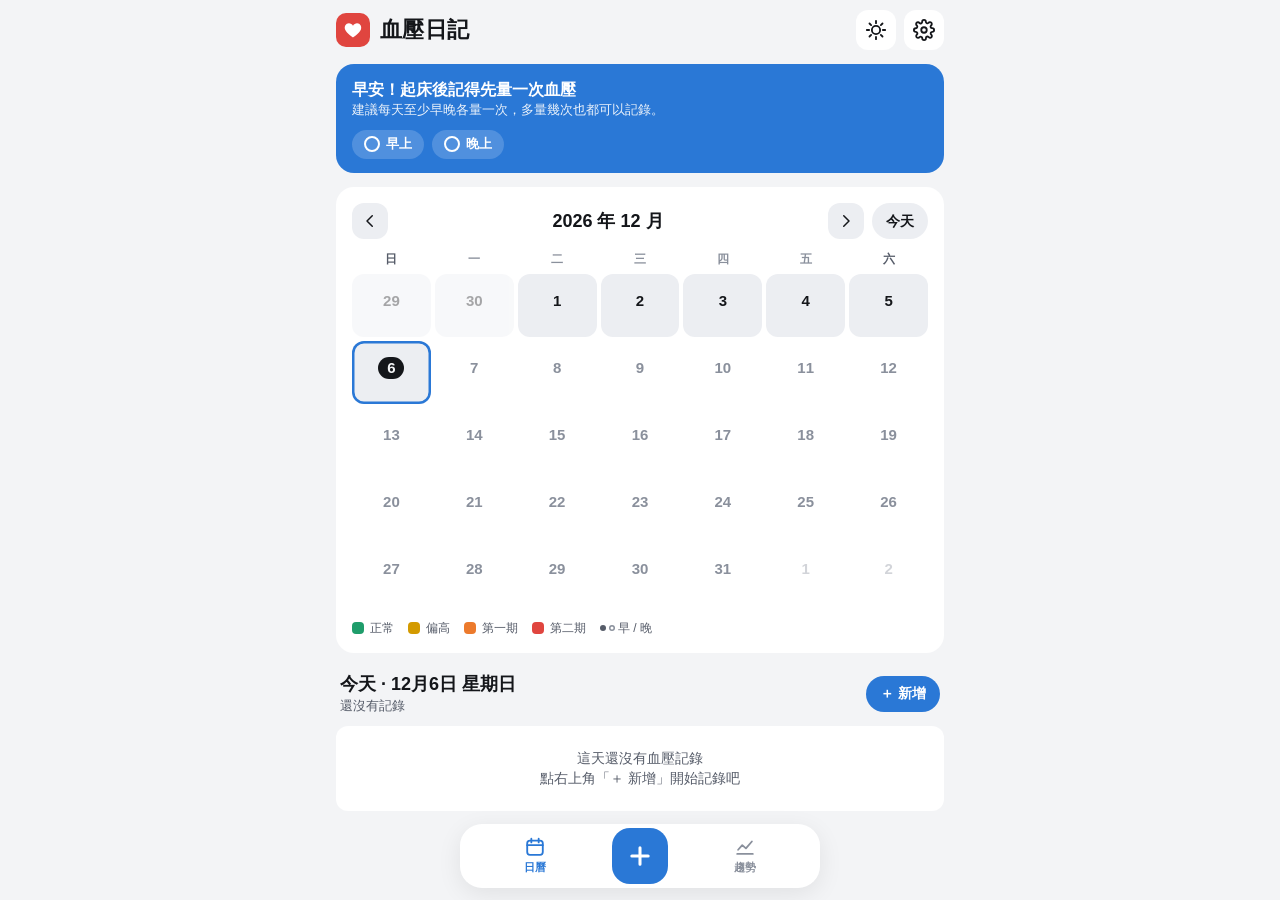
==== index.html @ 45761cca "Add blood pressure diary web app for GitHub Pages - Calendar view with daily level colors and mornin" ====
<!doctype html>
<html lang="zh-Hant-TW">
<head>
  <meta charset="utf-8">
  <meta name="viewport" content="width=device-width, initial-scale=1, viewport-fit=cover">
  <title>血壓日記</title>
  <meta name="description" content="每天記錄早晚血壓的行事曆，快速查看血壓趨勢。">
  <meta name="theme-color" content="#f3f4f6">
  <link rel="manifest" href="manifest.webmanifest">
  <link rel="icon" href="icons/icon.svg" type="image/svg+xml">
  <link rel="apple-touch-icon" href="icons/apple-touch-icon.png">
  <meta name="apple-mobile-web-app-capable" content="yes">
  <meta name="mobile-web-app-capable" content="yes">
  <meta name="apple-mobile-web-app-status-bar-style" content="default">
  <meta name="apple-mobile-web-app-title" content="血壓日記">
  <script>
    // 盡早套用主題，避免畫面閃爍
    try {
      var t = localStorage.getItem('bp-theme');
      if (t === 'light' || t === 'dark') document.documentElement.setAttribute('data-theme', t);
    } catch (e) {}
  </script>
  <link rel="stylesheet" href="css/style.css">
</head>
<body>
  <header class="topbar">
    <div class="brand">
      <span class="brand-mark" aria-hidden="true">
        <svg viewBox="0 0 24 24"><path d="M12 21s-7.5-4.6-9.5-9.6C1.1 7.8 3.4 4 7.1 4c2 0 3.6 1.1 4.9 2.8C13.3 5.1 14.9 4 16.9 4c3.7 0 6 3.8 4.6 7.4C19.5 16.4 12 21 12 21z"/></svg>
      </span>
      <h1 id="pageTitle">血壓日記</h1>
    </div>
    <div class="topbar-actions">
      <button class="icon-btn" id="themeBtn" type="button" aria-label="切換深淺色">
        <svg class="i-sun" viewBox="0 0 24 24"><circle cx="12" cy="12" r="4.5"/><path d="M12 2v2.5M12 19.5V22M2 12h2.5M19.5 12H22M4.9 4.9l1.8 1.8M17.3 17.3l1.8 1.8M4.9 19.1l1.8-1.8M17.3 6.7l1.8-1.8"/></svg>
        <svg class="i-moon" viewBox="0 0 24 24"><path d="M20.5 14.5A8.5 8.5 0 0 1 9.5 3.5a8.5 8.5 0 1 0 11 11z"/></svg>
      </button>
      <button class="icon-btn" id="settingsBtn" type="button" aria-label="設定">
        <svg viewBox="0 0 24 24"><circle cx="12" cy="12" r="3"/><path d="M19.4 15a1.7 1.7 0 0 0 .3 1.8l.1.1a2 2 0 1 1-2.8 2.8l-.1-.1a1.7 1.7 0 0 0-1.8-.3 1.7 1.7 0 0 0-1 1.5V21a2 2 0 1 1-4 0v-.1a1.7 1.7 0 0 0-1.1-1.5 1.7 1.7 0 0 0-1.8.3l-.1.1a2 2 0 1 1-2.8-2.8l.1-.1a1.7 1.7 0 0 0 .3-1.8 1.7 1.7 0 0 0-1.5-1H3a2 2 0 1 1 0-4h.1a1.7 1.7 0 0 0 1.5-1.1 1.7 1.7 0 0 0-.3-1.8l-.1-.1a2 2 0 1 1 2.8-2.8l.1.1a1.7 1.7 0 0 0 1.8.3H9a1.7 1.7 0 0 0 1-1.5V3a2 2 0 1 1 4 0v.1a1.7 1.7 0 0 0 1 1.5 1.7 1.7 0 0 0 1.8-.3l.1-.1a2 2 0 1 1 2.8 2.8l-.1.1a1.7 1.7 0 0 0-.3 1.8V9a1.7 1.7 0 0 0 1.5 1H21a2 2 0 1 1 0 4h-.1a1.7 1.7 0 0 0-1.5 1z"/></svg>
      </button>
    </div>
  </header>

  <main id="main">
    <!-- ============ 日曆 ============ -->
    <section class="view active" id="view-calendar" aria-label="日曆">
      <div class="reminder" id="reminder"></div>

      <div class="card cal-card">
        <div class="cal-head">
          <button class="icon-btn sm" id="calPrev" type="button" aria-label="上個月">
            <svg viewBox="0 0 24 24"><path d="M15 5l-7 7 7 7"/></svg>
          </button>
          <h2 id="calTitle"></h2>
          <button class="icon-btn sm" id="calNext" type="button" aria-label="下個月">
            <svg viewBox="0 0 24 24"><path d="M9 5l7 7-7 7"/></svg>
          </button>
          <button class="pill-btn" id="calToday" type="button">今天</button>
        </div>
        <div class="cal-week" aria-hidden="true">
          <span>日</span><span>一</span><span>二</span><span>三</span><span>四</span><span>五</span><span>六</span>
        </div>
        <div class="cal-grid" id="calGrid" role="grid"></div>
        <div class="cal-legend" aria-label="圖例">
          <span><i class="sw lv0"></i>正常</span>
          <span><i class="sw lv1"></i>偏高</span>
          <span><i class="sw lv2"></i>第一期</span>
          <span><i class="sw lv3"></i>第二期</span>
          <span class="legend-dots"><i class="dot on"></i><i class="dot"></i>早 / 晚</span>
        </div>
      </div>

      <div class="day-panel">
        <div class="day-head">
          <div>
            <h3 id="dayTitle"></h3>
            <p class="muted" id="daySummary"></p>
          </div>
          <button class="pill-btn accent" id="dayAdd" type="button">＋ 新增</button>
        </div>
        <ul class="record-list" id="dayList"></ul>
      </div>
    </section>

    <!-- ============ 趨勢 ============ -->
    <section class="view" id="view-trend" aria-label="趨勢圖">
      <div class="filters">
        <div class="filter-row">
          <span class="filter-label">期間</span>
          <div class="segmented" id="rangeSeg" role="radiogroup" aria-label="期間">
            <button type="button" data-v="7">7 天</button>
            <button type="button" data-v="30">30 天</button>
            <button type="button" data-v="90">90 天</button>
            <button type="button" data-v="all">全部</button>
          </div>
        </div>
        <div class="filter-row">
          <span class="filter-label">Y 軸</span>
          <div class="chips" id="metricChips" role="radiogroup" aria-label="Y 軸數值"></div>
        </div>
        <div class="filter-row">
          <span class="filter-label">每日取值</span>
          <div class="chips" id="aggChips" role="radiogroup" aria-label="每日取值方式"></div>
        </div>
      </div>

      <div class="stats" id="stats"></div>

      <div class="card chart-card">
        <div class="chart-title">
          <div>
            <h2 id="chartTitle"></h2>
            <p class="muted" id="chartSub"></p>
          </div>
          <div class="legend" id="chartLegend"></div>
        </div>
        <div class="chart" id="chart"></div>
        <p class="chart-note muted" id="chartNote"></p>
      </div>

      <details class="card table-card">
        <summary>查看數據表</summary>
        <div class="table-wrap" id="tableWrap"></div>
      </details>
    </section>

    <!-- ============ 設定 ============ -->
    <section class="view" id="view-settings" aria-label="設定">
      <div class="card settings-card">
        <h2>外觀</h2>
        <div class="segmented wide" id="themeSeg" role="radiogroup" aria-label="主題">
          <button type="button" data-v="light">淺色</button>
          <button type="button" data-v="dark">深色</button>
          <button type="button" data-v="system">跟隨系統</button>
        </div>
      </div>

      <div class="card settings-card">
        <h2>資料</h2>
        <p class="muted">所有記錄只儲存在這台裝置的瀏覽器中，不會上傳。建議定期匯出備份。</p>
        <div class="btn-list">
          <button class="list-btn" id="exportCsv" type="button">匯出 CSV（可用 Excel 開啟）</button>
          <button class="list-btn" id="exportJson" type="button">匯出備份檔（JSON）</button>
          <label class="list-btn" for="importFile">匯入備份檔
            <input type="file" id="importFile" accept="application/json,.json" hidden>
          </label>
          <button class="list-btn" id="loadDemo" type="button">載入示範資料</button>
          <button class="list-btn danger" id="clearAll" type="button">清除所有記錄</button>
        </div>
        <p class="muted small" id="dataCount"></p>
      </div>

      <div class="card settings-card">
        <h2>量血壓小提醒</h2>
        <ul class="tips">
          <li><b>722 原則：</b>連續 <b>7</b> 天、每天早晚 <b>2</b> 次、每次量 <b>2</b> 遍。</li>
          <li><b>早上：</b>起床後 1 小時內、上完廁所、吃早餐與服藥前。</li>
          <li><b>晚上：</b>睡前 1 小時內。</li>
          <li>量之前先坐著休息 5 分鐘，手臂與心臟同高，量測時不說話。</li>
        </ul>
      </div>

      <div class="card settings-card">
        <h2>血壓分級參考（居家血壓，mmHg）</h2>
        <table class="grade-table">
          <thead><tr><th>分級</th><th>收縮壓</th><th></th><th>舒張壓</th></tr></thead>
          <tbody>
            <tr><td><span class="tag lv0">正常</span></td><td>&lt; 120</td><td>且</td><td>&lt; 80</td></tr>
            <tr><td><span class="tag lv1">偏高</span></td><td>120–129</td><td>且</td><td>&lt; 80</td></tr>
            <tr><td><span class="tag lv2">高血壓第一期</span></td><td>130–139</td><td>或</td><td>80–89</td></tr>
            <tr><td><span class="tag lv3">高血壓第二期</span></td><td>≥ 140</td><td>或</td><td>≥ 90</td></tr>
          </tbody>
        </table>
        <p class="muted small">分級參考 2022 台灣高血壓治療指引，居家血壓控制目標為 &lt; 130/80 mmHg。本 App 僅供記錄參考，不能取代醫師診斷，如有疑慮請諮詢醫師。</p>
      </div>
    </section>
  </main>

  <!-- ============ 底部導覽 ============ -->
  <nav class="tabbar" aria-label="主要導覽">
    <button class="tab active" type="button" data-view="calendar">
      <svg viewBox="0 0 24 24"><rect x="3.5" y="5" width="17" height="15.5" rx="3"/><path d="M3.5 10h17M8 3v4M16 3v4"/></svg>
      <span>日曆</span>
    </button>
    <button class="tab-add" type="button" id="addBtn" aria-label="新增血壓記錄">
      <svg viewBox="0 0 24 24"><path d="M12 5v14M5 12h14"/></svg>
    </button>
    <button class="tab" type="button" data-view="trend">
      <svg viewBox="0 0 24 24"><path d="M3.5 19.5h17"/><path d="M4.5 15l4.5-5 4 3.5 6.5-7.5"/></svg>
      <span>趨勢</span>
    </button>
  </nav>

  <!-- ============ 新增 / 編輯 ============ -->
  <div class="backdrop" id="backdrop" hidden></div>
  <section class="sheet" id="sheet" role="dialog" aria-modal="true" aria-labelledby="sheetTitle" hidden>
    <div class="sheet-grip" aria-hidden="true"></div>
    <div class="sheet-head">
      <button class="text-btn" id="sheetCancel" type="button">取消</button>
      <h2 id="sheetTitle">新增記錄</h2>
      <button class="text-btn strong" id="sheetSave" type="button">儲存</button>
    </div>
    <div class="sheet-body">
      <p class="slogan" id="slogan"></p>

      <div class="field-row">
        <label for="fDate">日期</label>
        <input type="date" id="fDate" class="date-input">
      </div>

      <div class="wheel-picker" id="wheelPicker">
        <div class="wheel-band" aria-hidden="true"></div>
        <div class="wheel period" id="wPeriod" tabindex="0" role="spinbutton" aria-label="上午或下午"></div>
        <div class="wheel" id="wHour" tabindex="0" role="spinbutton" aria-label="時"></div>
        <div class="wheel-colon" aria-hidden="true">:</div>
        <div class="wheel" id="wMinute" tabindex="0" role="spinbutton" aria-label="分"></div>
      </div>
      <div class="quick-times">
        <button type="button" class="chip" data-quick="now">現在</button>
        <button type="button" class="chip" data-quick="07:00">早上 7:00</button>
        <button type="button" class="chip" data-quick="21:00">晚上 9:00</button>
      </div>

      <div class="num-grid">
        <label class="num-block sys">
          <span class="num-name">收縮壓<small>（高壓）</small></span>
          <input id="fSys" type="text" inputmode="numeric" pattern="[0-9]*" maxlength="3" placeholder="120" enterkeyhint="next" autocomplete="off">
          <span class="num-unit">SYS · mmHg</span>
        </label>
        <label class="num-block dia">
          <span class="num-name">舒張壓<small>（低壓）</small></span>
          <input id="fDia" type="text" inputmode="numeric" pattern="[0-9]*" maxlength="3" placeholder="80" enterkeyhint="next" autocomplete="off">
          <span class="num-unit">DIA · mmHg</span>
        </label>
        <label class="num-block pulse">
          <span class="num-name">脈搏</span>
          <input id="fPulse" type="text" inputmode="numeric" pattern="[0-9]*" maxlength="3" placeholder="72" enterkeyhint="done" autocomplete="off">
          <span class="num-unit">PULSE · bpm</span>
        </label>
      </div>
      <p class="form-hint" id="formHint" aria-live="polite"></p>

      <div class="field-row">
        <label for="fNote">備註</label>
        <input type="text" id="fNote" class="text-input" placeholder="選填，例如：服藥後、運動後" maxlength="60">
      </div>

      <button class="primary-btn" id="sheetSave2" type="button">儲存記錄</button>
      <button class="danger-btn" id="sheetDelete" type="button" hidden>刪除這筆記錄</button>
    </div>
  </section>

  <div class="toast" id="toast" role="status" aria-live="polite"></div>

  <script type="module" src="js/app.js"></script>
</body>
</html>
---- css/style.css ----
/* ==========================================================
   血壓日記 — 扁平色塊風格，淺色 / 深色兩種主題
   ========================================================== */

:root {
  color-scheme: light;
  --bg: #f3f4f6;
  --surface: #ffffff;
  --surface-2: #eceef2;
  --surface-3: #e1e4ea;
  --text: #14161a;
  --text-2: #565c69;
  --text-3: #8a909c;
  --line: #e3e6eb;

  --accent: #2a78d6;
  --accent-strong: #1c5cab;
  --on-accent: #ffffff;
  --series-1: #2a78d6;
  --series-2: #eb6834;

  --lv0: #1f9d6b;   /* 正常 */
  --lv1: #d39a00;   /* 偏高 */
  --lv2: #ec7a2c;   /* 第一期 */
  --lv3: #e0453f;   /* 第二期 */

  --tint: 16%;
  --radius: 18px;
  --radius-sm: 12px;
  --wheel-item: 40px;
  --tabbar-h: 64px;
  --font: -apple-system, BlinkMacSystemFont, "SF Pro Text", "PingFang TC", "Noto Sans TC",
          "Microsoft JhengHei", "Segoe UI", Roboto, sans-serif;
}

@media (prefers-color-scheme: dark) {
  :root:not([data-theme="light"]) {
    color-scheme: dark;
    --bg: #0e1014;
    --surface: #181b21;
    --surface-2: #22262e;
    --surface-3: #2c313b;
    --text: #eef0f4;
    --text-2: #a9afbb;
    --text-3: #737a87;
    --line: #2a2f38;
    --accent: #3987e5;
    --accent-strong: #5598e7;
    --on-accent: #ffffff;
    --series-1: #3987e5;
    --series-2: #d95926;
    --lv0: #2bb57f;
    --lv1: #e0a800;
    --lv2: #f08a45;
    --lv3: #ec5f5a;
    --tint: 22%;
  }
}

:root[data-theme="dark"] {
  color-scheme: dark;
  --bg: #0e1014;
  --surface: #181b21;
  --surface-2: #22262e;
  --surface-3: #2c313b;
  --text: #eef0f4;
  --text-2: #a9afbb;
  --text-3: #737a87;
  --line: #2a2f38;
  --accent: #3987e5;
  --accent-strong: #5598e7;
  --on-accent: #ffffff;
  --series-1: #3987e5;
  --series-2: #d95926;
  --lv0: #2bb57f;
  --lv1: #e0a800;
  --lv2: #f08a45;
  --lv3: #ec5f5a;
  --tint: 22%;
}

* { box-sizing: border-box; }
[hidden] { display: none !important; }
html { -webkit-text-size-adjust: 100%; }
body {
  margin: 0;
  background: var(--bg);
  color: var(--text);
  font-family: var(--font);
  font-size: 16px;
  line-height: 1.45;
  -webkit-font-smoothing: antialiased;
  -webkit-tap-highlight-color: transparent;
  min-height: 100vh;
  padding-bottom: calc(var(--tabbar-h) + env(safe-area-inset-bottom) + 24px);
}
body.sheet-open { overflow: hidden; }

button, input, textarea, select { font: inherit; color: inherit; }
button { cursor: pointer; border: 0; background: none; padding: 0; }
svg { display: block; }
h1, h2, h3, p { margin: 0; }
.muted { color: var(--text-2); }
.small { font-size: 13px; }
.num, .tnum { font-variant-numeric: tabular-nums; }

/* ---------- icons ---------- */
.icon-btn svg, .tab svg, .tab-add svg, .cal-head svg {
  width: 22px; height: 22px;
  fill: none; stroke: currentColor; stroke-width: 2;
  stroke-linecap: round; stroke-linejoin: round;
}

/* ---------- top bar ---------- */
.topbar {
  position: sticky; top: 0; z-index: 20;
  display: flex; align-items: center; justify-content: space-between;
  padding: calc(env(safe-area-inset-top) + 10px) 16px 10px;
  background: var(--bg);
  max-width: 640px; margin: 0 auto;
}
.brand { display: flex; align-items: center; gap: 10px; }
.brand h1 { font-size: 22px; font-weight: 800; letter-spacing: .02em; }
.brand-mark {
  width: 34px; height: 34px; border-radius: 10px;
  display: grid; place-items: center;
  background: var(--lv3);
}
.brand-mark svg { width: 20px; height: 20px; fill: #fff; }
.topbar-actions { display: flex; gap: 8px; }
.icon-btn {
  width: 40px; height: 40px; border-radius: 12px;
  display: grid; place-items: center;
  background: var(--surface); color: var(--text);
}
.icon-btn.sm { width: 36px; height: 36px; background: var(--surface-2); }
.icon-btn:active { background: var(--surface-3); }
.icon-btn .i-moon { display: none; }
:root[data-theme="dark"] .icon-btn .i-sun { display: none; }
:root[data-theme="dark"] .icon-btn .i-moon { display: block; }
@media (prefers-color-scheme: dark) {
  :root:not([data-theme="light"]) .icon-btn .i-sun { display: none; }
  :root:not([data-theme="light"]) .icon-btn .i-moon { display: block; }
}
#settingsBtn.active { background: var(--accent); color: var(--on-accent); }

main { max-width: 640px; margin: 0 auto; padding: 4px 16px 0; }
.view { display: none; flex-direction: column; gap: 14px; }
.view.active { display: flex; animation: fade .2s ease; }
@keyframes fade { from { opacity: 0; transform: translateY(4px); } to { opacity: 1; transform: none; } }

.card {
  background: var(--surface);
  border-radius: var(--radius);
  padding: 16px;
}

/* ---------- reminder banner ---------- */
.reminder {
  border-radius: var(--radius);
  padding: 14px 16px;
  background: var(--accent);
  color: var(--on-accent);
  display: flex; flex-direction: column; gap: 10px;
}
.reminder.done { background: var(--lv0); }
.reminder-text { font-weight: 700; font-size: 16px; }
.reminder-sub { font-size: 13px; opacity: .9; }
.reminder-chips { display: flex; gap: 8px; flex-wrap: wrap; }
.r-chip {
  display: inline-flex; align-items: center; gap: 6px;
  padding: 5px 12px; border-radius: 999px;
  background: rgba(255,255,255,.18);
  font-size: 13px; font-weight: 600;
}
.r-chip.ok { background: rgba(255,255,255,.95); color: #14161a; }
.r-chip .mark {
  width: 16px; height: 16px; border-radius: 50%;
  display: grid; place-items: center; font-size: 11px;
  border: 2px solid currentColor;
}
.r-chip.ok .mark { background: var(--lv0); border-color: var(--lv0); color: #fff; }

/* ---------- calendar ---------- */
.cal-head { display: flex; align-items: center; gap: 8px; margin-bottom: 12px; }
.cal-head h2 { font-size: 18px; font-weight: 800; flex: 1; text-align: center; }
.cal-head svg { width: 18px; height: 18px; }
.pill-btn {
  height: 36px; padding: 0 14px; border-radius: 999px;
  background: var(--surface-2); font-size: 14px; font-weight: 600;
}
.pill-btn.accent { background: var(--accent); color: var(--on-accent); }
.pill-btn:active { filter: brightness(.95); }

.cal-week, .cal-grid {
  display: grid; grid-template-columns: repeat(7, 1fr); gap: 4px;
}
.cal-week span {
  text-align: center; font-size: 12px; font-weight: 600;
  color: var(--text-3); padding-bottom: 6px;
}
.cal-week span:first-child, .cal-week span:last-child { color: var(--text-2); }
.cal-day {
  position: relative;
  aspect-ratio: 1 / 1.05;
  min-height: 42px;
  border-radius: var(--radius-sm);
  display: flex; flex-direction: column; align-items: center; justify-content: center; gap: 4px;
  background: var(--surface-2);
  font-size: 15px; font-weight: 600;
  font-variant-numeric: tabular-nums;
  transition: transform .1s;
}
.cal-day:active { transform: scale(.94); }
.cal-day.out { opacity: .38; }
.cal-day.future { color: var(--text-3); background: transparent; }
.cal-day.lv0 { background: color-mix(in srgb, var(--lv0) var(--tint), var(--surface)); }
.cal-day.lv1 { background: color-mix(in srgb, var(--lv1) var(--tint), var(--surface)); }
.cal-day.lv2 { background: color-mix(in srgb, var(--lv2) var(--tint), var(--surface)); }
.cal-day.lv3 { background: color-mix(in srgb, var(--lv3) var(--tint), var(--surface)); }
.cal-day.today .d-num {
  background: var(--text); color: var(--bg);
  border-radius: 999px; min-width: 26px; padding: 0 6px; line-height: 22px;
}
.cal-day.selected { box-shadow: inset 0 0 0 2.5px var(--accent); }
.d-num { line-height: 22px; }
.d-dots { display: flex; gap: 3px; height: 6px; align-items: center; }
.dot {
  width: 6px; height: 6px; border-radius: 50%;
  background: transparent; box-shadow: inset 0 0 0 1.5px var(--text-3);
  display: inline-block;
}
.dot.on { background: var(--text-2); box-shadow: none; }
.d-more { font-size: 9px; color: var(--text-2); line-height: 6px; margin-left: 1px; }

.cal-legend {
  display: flex; flex-wrap: wrap; gap: 6px 14px; margin-top: 14px;
  font-size: 12px; color: var(--text-2);
}
.cal-legend span { display: inline-flex; align-items: center; gap: 6px; }
.sw { width: 12px; height: 12px; border-radius: 4px; display: inline-block; }
.sw.lv0, .tag.lv0 { --c: var(--lv0); }
.sw.lv1, .tag.lv1 { --c: var(--lv1); }
.sw.lv2, .tag.lv2 { --c: var(--lv2); }
.sw.lv3, .tag.lv3 { --c: var(--lv3); }
.sw { background: var(--c); }
.legend-dots { gap: 3px !important; }

/* ---------- day panel ---------- */
.day-panel { display: flex; flex-direction: column; gap: 10px; }
.day-head { display: flex; align-items: center; justify-content: space-between; gap: 12px; padding: 4px 4px 0; }
.day-head h3 { font-size: 18px; font-weight: 800; }
.day-head p { font-size: 13px; }

.record-list { list-style: none; margin: 0; padding: 0; display: flex; flex-direction: column; gap: 8px; }
.record {
  display: grid; grid-template-columns: 64px 1fr auto; align-items: center; gap: 12px;
  width: 100%; text-align: left;
  background: var(--surface); border-radius: var(--radius-sm);
  padding: 12px 14px;
}
.record:active { background: var(--surface-2); }
.rec-time { display: flex; flex-direction: column; }
.rec-time b { font-size: 17px; font-variant-numeric: tabular-nums; }
.rec-time span { font-size: 12px; color: var(--text-2); }
.rec-vals b { font-size: 22px; font-weight: 800; font-variant-numeric: tabular-nums; letter-spacing: -.01em; }
.rec-vals small { font-size: 12px; color: var(--text-2); margin-left: 4px; }
.rec-vals .rec-meta { font-size: 13px; color: var(--text-2); display: block; }
.tag {
  display: inline-block; white-space: nowrap;
  font-size: 12px; font-weight: 700;
  padding: 4px 10px; border-radius: 999px;
  background: color-mix(in srgb, var(--c) 18%, var(--surface));
  color: var(--text);
  box-shadow: inset 3px 0 0 var(--c);
}
.empty {
  background: var(--surface); border-radius: var(--radius-sm);
  padding: 22px 16px; text-align: center; color: var(--text-2); font-size: 14px;
}

/* ---------- trend ---------- */
.filters { display: flex; flex-direction: column; gap: 10px; }
.filter-row { display: flex; flex-direction: column; gap: 6px; }
.filter-label { font-size: 12px; font-weight: 700; color: var(--text-3); padding-left: 2px; letter-spacing: .04em; }
.segmented {
  display: grid; grid-auto-flow: column; grid-auto-columns: 1fr;
  background: var(--surface-2); border-radius: 12px; padding: 3px; gap: 3px;
}
.segmented button {
  height: 34px; border-radius: 9px; font-size: 14px; font-weight: 600; color: var(--text-2);
}
.segmented button[aria-checked="true"] { background: var(--surface); color: var(--text); }
:root[data-theme="dark"] .segmented button[aria-checked="true"] { background: var(--surface-3); }
@media (prefers-color-scheme: dark) {
  :root:not([data-theme="light"]) .segmented button[aria-checked="true"] { background: var(--surface-3); }
}
.chips {
  display: flex; gap: 6px; overflow-x: auto; scrollbar-width: none;
  margin: 0 -16px; padding: 0 16px;
}
.chips::-webkit-scrollbar { display: none; }
.chip {
  flex: none; height: 34px; padding: 0 14px; border-radius: 999px;
  background: var(--surface); color: var(--text-2);
  font-size: 14px; font-weight: 600; white-space: nowrap;
}
.chip[aria-checked="true"] { background: var(--accent); color: var(--on-accent); }

.stats { display: grid; grid-template-columns: repeat(4, 1fr); gap: 8px; }
.stat { background: var(--surface); border-radius: var(--radius-sm); padding: 10px 12px; min-width: 0; }
.stat span { display: block; font-size: 12px; color: var(--text-2); }
.stat b { display: block; font-size: 20px; font-weight: 800; font-variant-numeric: tabular-nums; white-space: nowrap; overflow: hidden; text-overflow: ellipsis; }
.stats.pair .stat { padding: 10px 8px; }
.stats.pair .stat b { font-size: 15px; letter-spacing: -.02em; }
.stat.lead { background: var(--accent); color: var(--on-accent); }
.stat.lead span { color: inherit; opacity: .85; }

.chart-title { display: flex; justify-content: space-between; align-items: flex-start; gap: 10px; margin-bottom: 8px; }
.chart-title h2 { font-size: 17px; font-weight: 800; }
.chart-title p { font-size: 13px; }
.legend { display: flex; gap: 12px; flex-wrap: wrap; justify-content: flex-end; font-size: 12px; color: var(--text-2); }
.legend span { display: inline-flex; align-items: center; gap: 6px; }
.legend i { width: 14px; height: 3px; border-radius: 2px; display: inline-block; }

.chart { position: relative; width: 100%; height: 260px; touch-action: pan-y; user-select: none; -webkit-user-select: none; }
.chart svg { width: 100%; height: 100%; overflow: visible; }
.chart .grid line { stroke: var(--line); stroke-width: 1; }
.chart .axis text { fill: var(--text-3); font-size: 11px; font-variant-numeric: tabular-nums; }
.chart .ref line { stroke: var(--text-3); stroke-width: 1; stroke-dasharray: 4 4; }
.chart .ref text { fill: var(--text-2); font-size: 11px; font-weight: 800; }
.chart .area { opacity: .12; }
.chart .series path.line { fill: none; stroke-width: 2.5; stroke-linejoin: round; stroke-linecap: round; }
.chart .series circle { stroke: var(--surface); stroke-width: 2; }
.chart .end-label { font-size: 12px; font-weight: 800; fill: var(--text); font-variant-numeric: tabular-nums; }
.chart .crosshair { stroke: var(--text-3); stroke-width: 1; }
.chart .hover-dot { stroke: var(--surface); stroke-width: 2.5; }
.chart-empty {
  position: absolute; inset: 0; display: grid; place-items: center; text-align: center;
  color: var(--text-2); font-size: 14px; padding: 20px;
}
.chart-empty .pill-btn { margin-top: 10px; }
.tooltip {
  position: absolute; top: 0; pointer-events: none;
  background: var(--text); color: var(--bg);
  border-radius: 10px; padding: 8px 10px; font-size: 12px; line-height: 1.5;
  white-space: nowrap; transform: translateX(-50%);
  font-variant-numeric: tabular-nums; z-index: 2;
}
.tooltip b { font-size: 14px; }
.tooltip .tt-row { display: flex; align-items: center; gap: 6px; }
.tooltip .tt-row i { width: 8px; height: 8px; border-radius: 50%; display: inline-block; }
.tooltip .tt-date { opacity: .7; }
.chart-note { font-size: 12px; margin-top: 6px; }

.table-card { padding: 0; overflow: hidden; }
.table-card summary {
  padding: 14px 16px; font-weight: 700; font-size: 15px; cursor: pointer; list-style: none;
  display: flex; justify-content: space-between; align-items: center;
}
.table-card summary::-webkit-details-marker { display: none; }
.table-card summary::after { content: "▾"; color: var(--text-3); transition: transform .2s; }
.table-card[open] summary::after { transform: rotate(180deg); }
.table-wrap { max-height: 360px; overflow: auto; padding: 0 16px 12px; }
table { width: 100%; border-collapse: collapse; font-size: 14px; font-variant-numeric: tabular-nums; }
th { text-align: left; font-size: 12px; color: var(--text-3); font-weight: 700; padding: 6px 4px; position: sticky; top: 0; background: var(--surface); }
td { padding: 8px 4px; border-top: 1px solid var(--line); }
td.r, th.r { text-align: right; }

/* ---------- settings ---------- */
.settings-card { display: flex; flex-direction: column; gap: 10px; }
.settings-card h2 { font-size: 16px; font-weight: 800; }
.btn-list { display: flex; flex-direction: column; gap: 6px; }
.list-btn {
  display: block; text-align: left; padding: 13px 14px; border-radius: var(--radius-sm);
  background: var(--surface-2); font-size: 15px; font-weight: 600; cursor: pointer;
}
.list-btn:active { background: var(--surface-3); }
.list-btn.danger { color: var(--lv3); }
.tips { margin: 0; padding-left: 20px; display: flex; flex-direction: column; gap: 6px; font-size: 14px; color: var(--text-2); }
.tips b { color: var(--text); }
.grade-table td, .grade-table th { padding: 8px 4px; }
.segmented.wide button { height: 40px; }

/* ---------- tab bar ---------- */
.tabbar {
  position: fixed; left: 50%; transform: translateX(-50%);
  bottom: calc(env(safe-area-inset-bottom) + 12px);
  z-index: 30;
  width: min(360px, calc(100% - 32px));
  height: var(--tabbar-h);
  display: grid; grid-template-columns: 1fr 76px 1fr; align-items: center;
  background: var(--surface); border-radius: 22px;
  padding: 0 8px;
  box-shadow: 0 6px 24px rgba(0,0,0,.08);
}
.tab {
  display: flex; flex-direction: column; align-items: center; gap: 2px;
  color: var(--text-3); font-size: 11px; font-weight: 700; height: 100%; justify-content: center;
}
.tab.active { color: var(--accent); }
.tab-add {
  justify-self: center;
  width: 56px; height: 56px; border-radius: 18px;
  display: grid; place-items: center;
  background: var(--accent); color: var(--on-accent);
  transition: transform .12s;
}
.tab-add svg { width: 28px; height: 28px; stroke-width: 2.6; }
.tab-add:active { transform: scale(.92); }

/* ---------- bottom sheet ---------- */
.backdrop {
  position: fixed; inset: 0; z-index: 40;
  background: rgba(10, 12, 16, .45);
  opacity: 0; transition: opacity .25s;
}
.backdrop.show { opacity: 1; }
.sheet {
  position: fixed; left: 0; right: 0; bottom: 0; z-index: 50;
  margin: 0 auto; max-width: 560px;
  max-height: 94vh; max-height: 94dvh;
  display: flex; flex-direction: column;
  background: var(--bg);
  border-radius: 24px 24px 0 0;
  transform: translateY(100%); transition: transform .3s cubic-bezier(.2,.8,.2,1);
}
.sheet.show { transform: none; }
.sheet-grip { width: 40px; height: 5px; border-radius: 3px; background: var(--surface-3); margin: 8px auto 0; flex: none; }
.sheet-head {
  display: grid; grid-template-columns: 64px 1fr 64px; align-items: center;
  padding: 6px 12px 8px; flex: none;
}
.sheet-head h2 { text-align: center; font-size: 17px; font-weight: 800; }
.text-btn { height: 40px; color: var(--accent); font-size: 16px; font-weight: 500; }
.text-btn.strong { font-weight: 800; justify-self: end; }
.text-btn:first-child { justify-self: start; }
.sheet-body {
  overflow-y: auto; -webkit-overflow-scrolling: touch;
  padding: 4px 16px calc(env(safe-area-inset-bottom) + 20px);
  display: flex; flex-direction: column; gap: 12px;
}
.sheet-body > * { flex-shrink: 0; }
.slogan {
  background: color-mix(in srgb, var(--accent) 14%, var(--surface));
  border-radius: var(--radius-sm);
  padding: 10px 14px; font-size: 14px; font-weight: 600;
  box-shadow: inset 4px 0 0 var(--accent);
}
.field-row {
  display: flex; align-items: center; justify-content: space-between; gap: 12px;
  background: var(--surface); border-radius: var(--radius-sm); padding: 6px 6px 6px 14px;
  min-height: 52px;
}
.field-row label { font-weight: 700; font-size: 15px; flex: none; }
.date-input, .text-input {
  border: 0; border-radius: 10px; background: var(--surface-2);
  padding: 9px 12px; font-size: 16px; font-weight: 600; min-width: 0;
  -webkit-appearance: none; appearance: none;
}
.date-input { font-variant-numeric: tabular-nums; }
.text-input { flex: 1; text-align: right; font-weight: 500; }
.text-input::placeholder { color: var(--text-3); }

/* iPhone 鬧鐘風格滾輪 */
.wheel-picker {
  position: relative;
  display: flex; justify-content: center; align-items: stretch; gap: 4px;
  height: calc(var(--wheel-item) * 5);
  background: var(--surface); border-radius: var(--radius);
  padding: 0 12px; overflow: hidden;
}
.wheel-band {
  position: absolute; left: 10px; right: 10px;
  top: calc(50% - var(--wheel-item) / 2); height: var(--wheel-item);
  background: var(--surface-2); border-radius: 10px; pointer-events: none;
}
.wheel {
  position: relative; z-index: 1;
  width: 74px; height: 100%;
  overflow-y: scroll; scroll-snap-type: y mandatory;
  scrollbar-width: none; overscroll-behavior: contain;
  outline: none;
  -webkit-mask-image: linear-gradient(to bottom, transparent 0, #000 30%, #000 70%, transparent 100%);
          mask-image: linear-gradient(to bottom, transparent 0, #000 30%, #000 70%, transparent 100%);
}
.wheel::-webkit-scrollbar { display: none; }
.wheel.period { width: 70px; }
.wheel:focus-visible { box-shadow: inset 0 0 0 2px var(--accent); border-radius: 10px; }
.wheel-track { padding: calc(var(--wheel-item) * 2) 0; }
.wheel-item {
  height: var(--wheel-item); line-height: var(--wheel-item);
  text-align: center; scroll-snap-align: center;
  font-size: 23px; font-weight: 500; font-variant-numeric: tabular-nums;
  color: var(--text); cursor: pointer;
  transform-origin: center;
  will-change: transform, opacity;
}
.wheel.period .wheel-item { font-size: 18px; }
.wheel-item.sel { font-weight: 700; }
.wheel-colon {
  position: relative; z-index: 1; align-self: center;
  font-size: 23px; font-weight: 700; width: 10px; text-align: center; margin-top: -3px;
}
.quick-times { display: flex; gap: 6px; justify-content: center; margin-top: -4px; flex-wrap: wrap; }
.quick-times .chip { height: 30px; font-size: 13px; padding: 0 12px; }

.num-grid { display: grid; grid-template-columns: repeat(3, 1fr); gap: 8px; }
.num-block {
  display: flex; flex-direction: column; gap: 2px;
  background: var(--surface); border-radius: var(--radius-sm);
  padding: 10px 10px 8px; cursor: text;
  box-shadow: inset 0 4px 0 var(--bar, var(--accent));
}
.num-block.sys { --bar: var(--series-1); }
.num-block.dia { --bar: var(--series-2); }
.num-block.pulse { --bar: var(--lv3); }
.num-block:focus-within { background: color-mix(in srgb, var(--bar) 10%, var(--surface)); }
.num-name { font-size: 13px; font-weight: 700; white-space: nowrap; }
.num-name small { font-weight: 500; color: var(--text-2); font-size: 11px; }
.num-block input {
  width: 100%; border: 0; outline: none; background: transparent;
  font-size: 34px; font-weight: 800; padding: 0; line-height: 1.15;
  font-variant-numeric: tabular-nums; letter-spacing: -.02em;
}
.num-block input::placeholder { color: var(--text-3); opacity: .5; }
.num-unit { font-size: 10.5px; color: var(--text-3); font-weight: 600; letter-spacing: .02em; }
.num-block.invalid { box-shadow: inset 0 4px 0 var(--lv3), inset 0 0 0 2px var(--lv3); }
.form-hint { font-size: 13px; color: var(--text-2); min-height: 18px; margin-top: -4px; padding: 0 2px; }
.form-hint.err { color: var(--lv3); font-weight: 600; }
.form-hint .tag { margin-right: 6px; }

.primary-btn {
  height: 54px; border-radius: 16px; background: var(--accent); color: var(--on-accent);
  font-size: 17px; font-weight: 800;
}
.primary-btn:active { filter: brightness(.94); }
.danger-btn { height: 46px; border-radius: 14px; background: var(--surface); color: var(--lv3); font-weight: 700; }

/* ---------- toast ---------- */
.toast {
  position: fixed; left: 50%; z-index: 60;
  bottom: calc(env(safe-area-inset-bottom) + var(--tabbar-h) + 26px);
  transform: translate(-50%, 20px); opacity: 0; pointer-events: none;
  background: var(--text); color: var(--bg);
  padding: 11px 18px; border-radius: 14px; font-size: 14px; font-weight: 600;
  max-width: calc(100% - 32px); text-align: center;
  transition: opacity .2s, transform .2s;
}
.toast.show { opacity: 1; transform: translate(-50%, 0); }

@media (max-width: 380px) {
  .stats { grid-template-columns: repeat(2, 1fr); }
  .num-block input { font-size: 28px; }
  .wheel { width: 64px; }
  .wheel.period { width: 62px; }
}
@media (min-width: 700px) {
  .cal-day { aspect-ratio: 1 / .8; }
}
@media (prefers-reduced-motion: reduce) {
  *, *::before, *::after { animation: none !important; transition: none !important; }
}
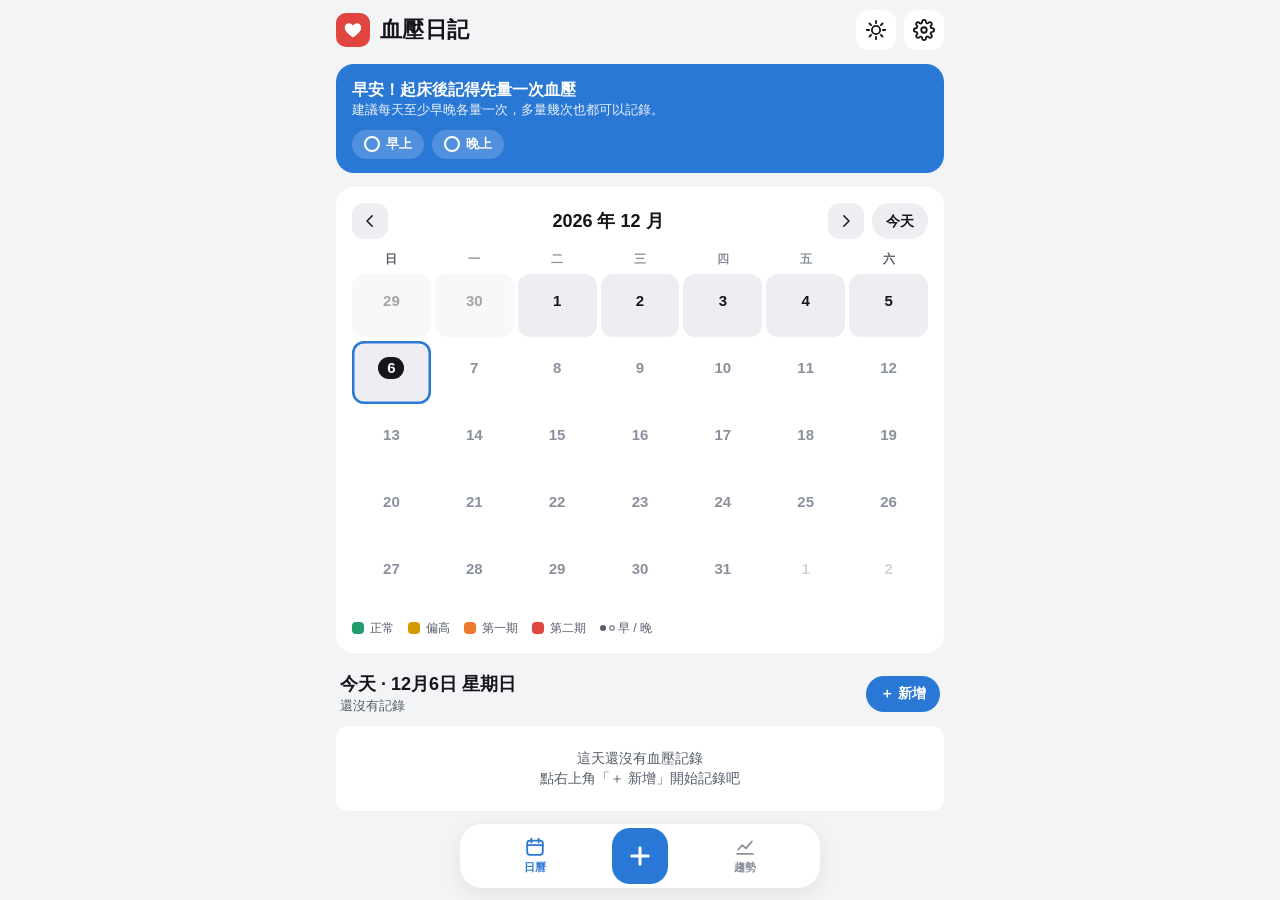
==== commit ec0a35dd: "Add camera recognition for BP monitor readings and backup/restore flow - Input mode switch in the ad" ====
--- a/index.html
+++ b/index.html
@@ -135,15 +135,26 @@
         </div>
       </div>
 
+      <div class="card settings-card" id="backupCard">
+        <h2>備份與換手機</h2>
+        <p class="muted">記錄只存在這支手機的瀏覽器裡。換手機或清除瀏覽器資料前，請先匯出備份檔。</p>
+        <div class="backup-status" id="backupStatus"></div>
+        <button class="primary-btn" id="exportJson" type="button">匯出所有記錄（備份檔）</button>
+        <label class="list-btn center" for="importFile">匯入備份檔
+          <input type="file" id="importFile" accept=".json,.csv,application/json,text/csv" hidden>
+        </label>
+        <ol class="steps">
+          <li>在舊手機按「匯出所有記錄」，把檔案存到雲端硬碟、或用 LINE / AirDrop / Email 傳給自己。</li>
+          <li>在新手機打開這個網站。</li>
+          <li>按「匯入備份檔」選擇那個檔案，過去的血壓記錄與趨勢就會出現。</li>
+        </ol>
+        <p class="muted small">匯入會「合併」到目前的記錄，不會刪除或覆蓋任何資料，重複的記錄會自動略過。</p>
+      </div>
+
       <div class="card settings-card">
-        <h2>資料</h2>
-        <p class="muted">所有記錄只儲存在這台裝置的瀏覽器中，不會上傳。建議定期匯出備份。</p>
+        <h2>其他資料功能</h2>
         <div class="btn-list">
           <button class="list-btn" id="exportCsv" type="button">匯出 CSV（可用 Excel 開啟）</button>
-          <button class="list-btn" id="exportJson" type="button">匯出備份檔（JSON）</button>
-          <label class="list-btn" for="importFile">匯入備份檔
-            <input type="file" id="importFile" accept="application/json,.json" hidden>
-          </label>
           <button class="list-btn" id="loadDemo" type="button">載入示範資料</button>
           <button class="list-btn danger" id="clearAll" type="button">清除所有記錄</button>
         </div>
@@ -203,6 +214,47 @@
     <div class="sheet-body">
       <p class="slogan" id="slogan"></p>
 
+      <div class="segmented wide input-mode" id="inputMode" role="radiogroup" aria-label="輸入方式">
+        <button type="button" data-v="camera" role="radio">
+          <svg viewBox="0 0 24 24" aria-hidden="true"><path d="M4 8.5A2.5 2.5 0 0 1 6.5 6h1.6l1.4-2h5l1.4 2h1.6A2.5 2.5 0 0 1 20 8.5v8a2.5 2.5 0 0 1-2.5 2.5h-11A2.5 2.5 0 0 1 4 16.5z"/><circle cx="12" cy="12.5" r="3.5"/></svg>
+          拍照辨識
+        </button>
+        <button type="button" data-v="manual" role="radio">
+          <svg viewBox="0 0 24 24" aria-hidden="true"><rect x="3" y="6" width="18" height="12" rx="2.5"/><path d="M7 10h.01M11 10h.01M15 10h.01M7 14h10"/></svg>
+          手動輸入
+        </button>
+      </div>
+
+      <button type="button" class="cam-card" id="camCard">
+        <span class="cam-card-icon" aria-hidden="true">
+          <svg viewBox="0 0 24 24"><path d="M4 8.5A2.5 2.5 0 0 1 6.5 6h1.6l1.4-2h5l1.4 2h1.6A2.5 2.5 0 0 1 20 8.5v8a2.5 2.5 0 0 1-2.5 2.5h-11A2.5 2.5 0 0 1 4 16.5z"/><circle cx="12" cy="12.5" r="3.5"/></svg>
+        </span>
+        <span class="cam-card-text">
+          <b id="camCardTitle">拍攝血壓計螢幕</b>
+          <small id="camCardSub">自動辨識收縮壓、舒張壓與脈搏</small>
+        </span>
+        <span class="cam-card-go" aria-hidden="true">›</span>
+      </button>
+
+      <div class="num-grid">
+        <label class="num-block sys">
+          <span class="num-name">收縮壓<small>（高壓）</small></span>
+          <input id="fSys" type="text" inputmode="numeric" pattern="[0-9]*" maxlength="3" placeholder="120" enterkeyhint="next" autocomplete="off">
+          <span class="num-unit">SYS · mmHg</span>
+        </label>
+        <label class="num-block dia">
+          <span class="num-name">舒張壓<small>（低壓）</small></span>
+          <input id="fDia" type="text" inputmode="numeric" pattern="[0-9]*" maxlength="3" placeholder="80" enterkeyhint="next" autocomplete="off">
+          <span class="num-unit">DIA · mmHg</span>
+        </label>
+        <label class="num-block pulse">
+          <span class="num-name">脈搏</span>
+          <input id="fPulse" type="text" inputmode="numeric" pattern="[0-9]*" maxlength="3" placeholder="72" enterkeyhint="done" autocomplete="off">
+          <span class="num-unit">PULSE · bpm</span>
+        </label>
+      </div>
+      <p class="form-hint" id="formHint" aria-live="polite"></p>
+
       <div class="field-row">
         <label for="fDate">日期</label>
         <input type="date" id="fDate" class="date-input">
@@ -221,25 +273,6 @@
         <button type="button" class="chip" data-quick="21:00">晚上 9:00</button>
       </div>
 
-      <div class="num-grid">
-        <label class="num-block sys">
-          <span class="num-name">收縮壓<small>（高壓）</small></span>
-          <input id="fSys" type="text" inputmode="numeric" pattern="[0-9]*" maxlength="3" placeholder="120" enterkeyhint="next" autocomplete="off">
-          <span class="num-unit">SYS · mmHg</span>
-        </label>
-        <label class="num-block dia">
-          <span class="num-name">舒張壓<small>（低壓）</small></span>
-          <input id="fDia" type="text" inputmode="numeric" pattern="[0-9]*" maxlength="3" placeholder="80" enterkeyhint="next" autocomplete="off">
-          <span class="num-unit">DIA · mmHg</span>
-        </label>
-        <label class="num-block pulse">
-          <span class="num-name">脈搏</span>
-          <input id="fPulse" type="text" inputmode="numeric" pattern="[0-9]*" maxlength="3" placeholder="72" enterkeyhint="done" autocomplete="off">
-          <span class="num-unit">PULSE · bpm</span>
-        </label>
-      </div>
-      <p class="form-hint" id="formHint" aria-live="polite"></p>
-
       <div class="field-row">
         <label for="fNote">備註</label>
         <input type="text" id="fNote" class="text-input" placeholder="選填，例如：服藥後、運動後" maxlength="60">
@@ -250,6 +283,43 @@
     </div>
   </section>
 
+  <!-- ============ 相機辨識 ============ -->
+  <section class="cam" id="cam" role="dialog" aria-modal="true" aria-label="拍照辨識血壓" hidden>
+    <div class="cam-stage" id="camStage">
+      <video id="camVideo" playsinline muted autoplay></video>
+      <img id="camPhoto" alt="" draggable="false">
+      <div class="cam-shade" aria-hidden="true"></div>
+      <div class="cam-frame" id="camFrame" aria-hidden="true">
+        <i class="c tl"></i><i class="c tr"></i><i class="c bl"></i><i class="c br"></i>
+      </div>
+    </div>
+    <div class="cam-top">
+      <button type="button" class="cam-icon" id="camClose" aria-label="關閉">
+        <svg viewBox="0 0 24 24"><path d="M6 6l12 12M18 6L6 18"/></svg>
+      </button>
+      <p class="cam-title">對準血壓計螢幕</p>
+      <span class="cam-icon-spacer"></span>
+    </div>
+    <div class="cam-bottom">
+      <p class="cam-status" id="camStatus" aria-live="polite"></p>
+      <div class="cam-live" id="camLive" aria-live="polite"></div>
+      <div class="cam-controls">
+        <label class="cam-side" for="camFile">
+          <svg viewBox="0 0 24 24"><rect x="3.5" y="4.5" width="17" height="15" rx="2.5"/><circle cx="9" cy="10" r="1.8"/><path d="M20.5 16l-5-5-8.5 8.5"/></svg>
+          <span>相簿</span>
+          <input type="file" id="camFile" accept="image/*" hidden>
+        </label>
+        <button type="button" class="cam-shutter" id="camShutter" aria-label="拍照辨識"><span></span></button>
+        <button type="button" class="cam-side" id="camManual">
+          <svg viewBox="0 0 24 24"><rect x="3" y="6" width="18" height="12" rx="2.5"/><path d="M7 10h.01M11 10h.01M15 10h.01M7 14h10"/></svg>
+          <span>手動輸入</span>
+        </button>
+      </div>
+      <button type="button" class="cam-back" id="camBackToVideo">回到相機</button>
+    </div>
+    <div class="cam-result" id="camResult" hidden></div>
+  </section>
+
   <div class="toast" id="toast" role="status" aria-live="polite"></div>
 
   <script type="module" src="js/app.js"></script>
--- a/css/style.css
+++ b/css/style.css
@@ -561,3 +561,177 @@
 @media (prefers-reduced-motion: reduce) {
   *, *::before, *::after { animation: none !important; transition: none !important; }
 }
+
+/* ==========================================================
+   輸入方式：拍照辨識 / 手動輸入
+   ========================================================== */
+.input-mode button { display: inline-flex; align-items: center; justify-content: center; gap: 6px; }
+.input-mode svg {
+  width: 18px; height: 18px; fill: none; stroke: currentColor; stroke-width: 2;
+  stroke-linecap: round; stroke-linejoin: round;
+}
+.sheet.mode-manual .cam-card { display: none; }
+
+.cam-card {
+  display: grid; grid-template-columns: 48px 1fr auto; align-items: center; gap: 12px;
+  width: 100%; text-align: left;
+  background: var(--accent); color: var(--on-accent);
+  border-radius: var(--radius); padding: 14px 16px;
+}
+.cam-card:active { filter: brightness(.94); }
+.cam-card-icon {
+  width: 48px; height: 48px; border-radius: 14px; display: grid; place-items: center;
+  background: rgba(255,255,255,.18);
+}
+.cam-card-icon svg { width: 26px; height: 26px; fill: none; stroke: currentColor; stroke-width: 2; stroke-linecap: round; stroke-linejoin: round; }
+.cam-card-text b { display: block; font-size: 17px; }
+.cam-card-text small { display: block; font-size: 13px; opacity: .88; }
+.cam-card-go { font-size: 30px; line-height: 1; opacity: .8; }
+.cam-card.done { background: var(--surface); color: var(--text); box-shadow: inset 4px 0 0 var(--lv0); }
+.cam-card.done .cam-card-icon { background: color-mix(in srgb, var(--lv0) 18%, var(--surface)); color: var(--lv0); }
+.cam-card.done .cam-card-text small { color: var(--text-2); opacity: 1; }
+.num-block.from-cam { background: color-mix(in srgb, var(--lv0) 9%, var(--surface)); }
+
+/* ==========================================================
+   相機畫面（全螢幕，固定深色）
+   ========================================================== */
+body.cam-open { overflow: hidden; }
+.cam {
+  position: fixed; inset: 0; z-index: 70;
+  background: #000; color: #fff;
+  opacity: 0; transition: opacity .2s;
+  touch-action: none;
+}
+.cam.show { opacity: 1; }
+.cam-stage { position: absolute; inset: 0; overflow: hidden; }
+.cam-stage video { position: absolute; inset: 0; width: 100%; height: 100%; object-fit: cover; }
+.cam-stage img {
+  position: absolute; left: 0; top: 0; transform-origin: 0 0; display: none;
+  max-width: none; user-select: none; -webkit-user-select: none; pointer-events: none;
+}
+.cam.photo-mode .cam-stage video { display: none; }
+.cam.photo-mode .cam-stage img { display: block; }
+.cam.photo-mode .cam-stage { cursor: grab; }
+
+/* 對準框：寬 74%（最多 380px），比例 3:4，位置偏上 */
+.cam-frame {
+  position: absolute; left: 50%; top: 44%;
+  width: min(74vw, 380px, 52vh); aspect-ratio: 3 / 4;
+  transform: translate(-50%, -50%);
+  border-radius: 18px;
+  box-shadow: 0 0 0 200vmax rgba(0,0,0,.5);
+  pointer-events: none;
+}
+.cam-frame .c { position: absolute; width: 34px; height: 34px; border: 4px solid #fff; }
+.cam-frame .tl { left: -2px; top: -2px; border-right: 0; border-bottom: 0; border-top-left-radius: 18px; }
+.cam-frame .tr { right: -2px; top: -2px; border-left: 0; border-bottom: 0; border-top-right-radius: 18px; }
+.cam-frame .bl { left: -2px; bottom: -2px; border-right: 0; border-top: 0; border-bottom-left-radius: 18px; }
+.cam-frame .br { right: -2px; bottom: -2px; border-left: 0; border-top: 0; border-bottom-right-radius: 18px; }
+
+.cam-top {
+  position: absolute; left: 0; right: 0; top: 0;
+  display: grid; grid-template-columns: 44px 1fr 44px; align-items: center;
+  padding: calc(env(safe-area-inset-top) + 10px) 14px 10px;
+}
+.cam-title { text-align: center; font-weight: 800; font-size: 17px; }
+.cam-icon {
+  width: 44px; height: 44px; border-radius: 50%; display: grid; place-items: center;
+  background: rgba(255,255,255,.16); color: #fff;
+}
+.cam-icon svg { width: 22px; height: 22px; fill: none; stroke: currentColor; stroke-width: 2.4; stroke-linecap: round; }
+
+.cam-bottom {
+  position: absolute; left: 0; right: 0; bottom: 0;
+  padding: 0 16px calc(env(safe-area-inset-bottom) + 18px);
+  display: flex; flex-direction: column; align-items: center; gap: 12px;
+}
+.cam-status {
+  font-size: 14px; font-weight: 600; text-align: center;
+  background: rgba(0,0,0,.55); padding: 7px 14px; border-radius: 999px; max-width: 100%;
+}
+.cam-status.ok { background: rgba(31,157,107,.9); }
+.cam-status.err { background: rgba(224,69,63,.92); }
+.cam-live { display: flex; gap: 8px; min-height: 52px; }
+.cam-live span {
+  display: flex; flex-direction: column; align-items: center; min-width: 74px;
+  background: rgba(255,255,255,.14); border-radius: 12px; padding: 4px 10px;
+}
+.cam-live small { font-size: 11px; opacity: .8; }
+.cam-live b { font-size: 22px; font-variant-numeric: tabular-nums; line-height: 1.2; }
+.cam-controls { display: grid; grid-template-columns: 1fr 84px 1fr; align-items: center; width: 100%; max-width: 420px; }
+.cam-side {
+  justify-self: center; display: flex; flex-direction: column; align-items: center; gap: 4px;
+  color: #fff; font-size: 12px; font-weight: 600; cursor: pointer;
+}
+.cam-side svg {
+  width: 46px; height: 46px; padding: 11px; border-radius: 50%; background: rgba(255,255,255,.16);
+  fill: none; stroke: currentColor; stroke-width: 2; stroke-linecap: round; stroke-linejoin: round;
+}
+.cam-shutter {
+  width: 76px; height: 76px; border-radius: 50%; border: 4px solid #fff;
+  display: grid; place-items: center; justify-self: center;
+}
+.cam-shutter span { width: 60px; height: 60px; border-radius: 50%; background: #fff; transition: transform .1s; }
+.cam-shutter:active span { transform: scale(.88); }
+.cam-back {
+  display: none; color: #fff; font-size: 14px; font-weight: 600;
+  background: rgba(255,255,255,.16); border-radius: 999px; padding: 8px 16px;
+}
+.cam.photo-mode .cam-back { display: block; }
+.cam.no-camera .cam-shutter { opacity: .35; pointer-events: none; }
+.cam.photo-mode .cam-shutter { opacity: 1; pointer-events: auto; }
+
+.cam-result {
+  position: absolute; left: 0; right: 0; bottom: 0; z-index: 2;
+  background: var(--bg); color: var(--text);
+  border-radius: 24px 24px 0 0;
+  padding: 16px 16px calc(env(safe-area-inset-bottom) + 18px);
+  display: flex; flex-direction: column; gap: 12px;
+  max-width: 560px; margin: 0 auto;
+  animation: up .25s cubic-bezier(.2,.8,.2,1);
+}
+@keyframes up { from { transform: translateY(100%); } to { transform: none; } }
+.cam-result img {
+  width: 100%; max-height: 32vh; object-fit: contain; border-radius: 14px; background: #000;
+}
+.cam-values { display: grid; grid-template-columns: repeat(3, 1fr); gap: 8px; }
+.cam-values .v {
+  display: flex; flex-direction: column; background: var(--surface); border-radius: 14px; padding: 8px 12px;
+  box-shadow: inset 0 4px 0 var(--bar);
+}
+.cam-values .sys { --bar: var(--series-1); }
+.cam-values .dia { --bar: var(--series-2); }
+.cam-values .pulse { --bar: var(--lv3); }
+.cam-values small { font-size: 12px; color: var(--text-2); font-weight: 700; }
+.cam-values b { font-size: 32px; font-weight: 800; font-variant-numeric: tabular-nums; line-height: 1.15; }
+.cam-check { font-size: 13px; color: var(--text-2); text-align: center; }
+.cam-actions { display: grid; grid-template-columns: 1fr 1.4fr; gap: 8px; }
+.cam-btn { height: 52px; border-radius: 16px; font-size: 16px; font-weight: 800; }
+.cam-btn.primary { background: var(--accent); color: var(--on-accent); }
+.cam-btn.ghost { background: var(--surface); color: var(--text); }
+.shake { animation: shake .35s; }
+@keyframes shake { 25% { translate: -6px 0; } 75% { translate: 6px 0; } }
+
+/* ==========================================================
+   備份與換手機
+   ========================================================== */
+.backup-status {
+  display: flex; align-items: center; gap: 10px;
+  background: var(--surface-2); border-radius: var(--radius-sm); padding: 10px 12px; font-size: 14px;
+}
+.backup-status b { font-variant-numeric: tabular-nums; }
+.backup-status.warn { background: color-mix(in srgb, var(--lv1) 18%, var(--surface)); }
+.list-btn.center { text-align: center; color: var(--accent); }
+.steps { margin: 0; padding-left: 22px; display: flex; flex-direction: column; gap: 6px; font-size: 14px; color: var(--text-2); }
+
+/* 匯入確認 */
+.dialog-card {
+  position: fixed; left: 50%; top: 50%; z-index: 80; transform: translate(-50%, -50%);
+  width: min(360px, calc(100% - 32px));
+  background: var(--surface); color: var(--text); border-radius: 22px; padding: 20px;
+  display: flex; flex-direction: column; gap: 12px;
+}
+.dialog-card h3 { font-size: 18px; font-weight: 800; }
+.dialog-card p { font-size: 14px; color: var(--text-2); }
+.dialog-card .cam-actions .cam-btn.ghost { background: var(--surface-2); }
+.dialog-backdrop { position: fixed; inset: 0; z-index: 79; background: rgba(10,12,16,.5); }
